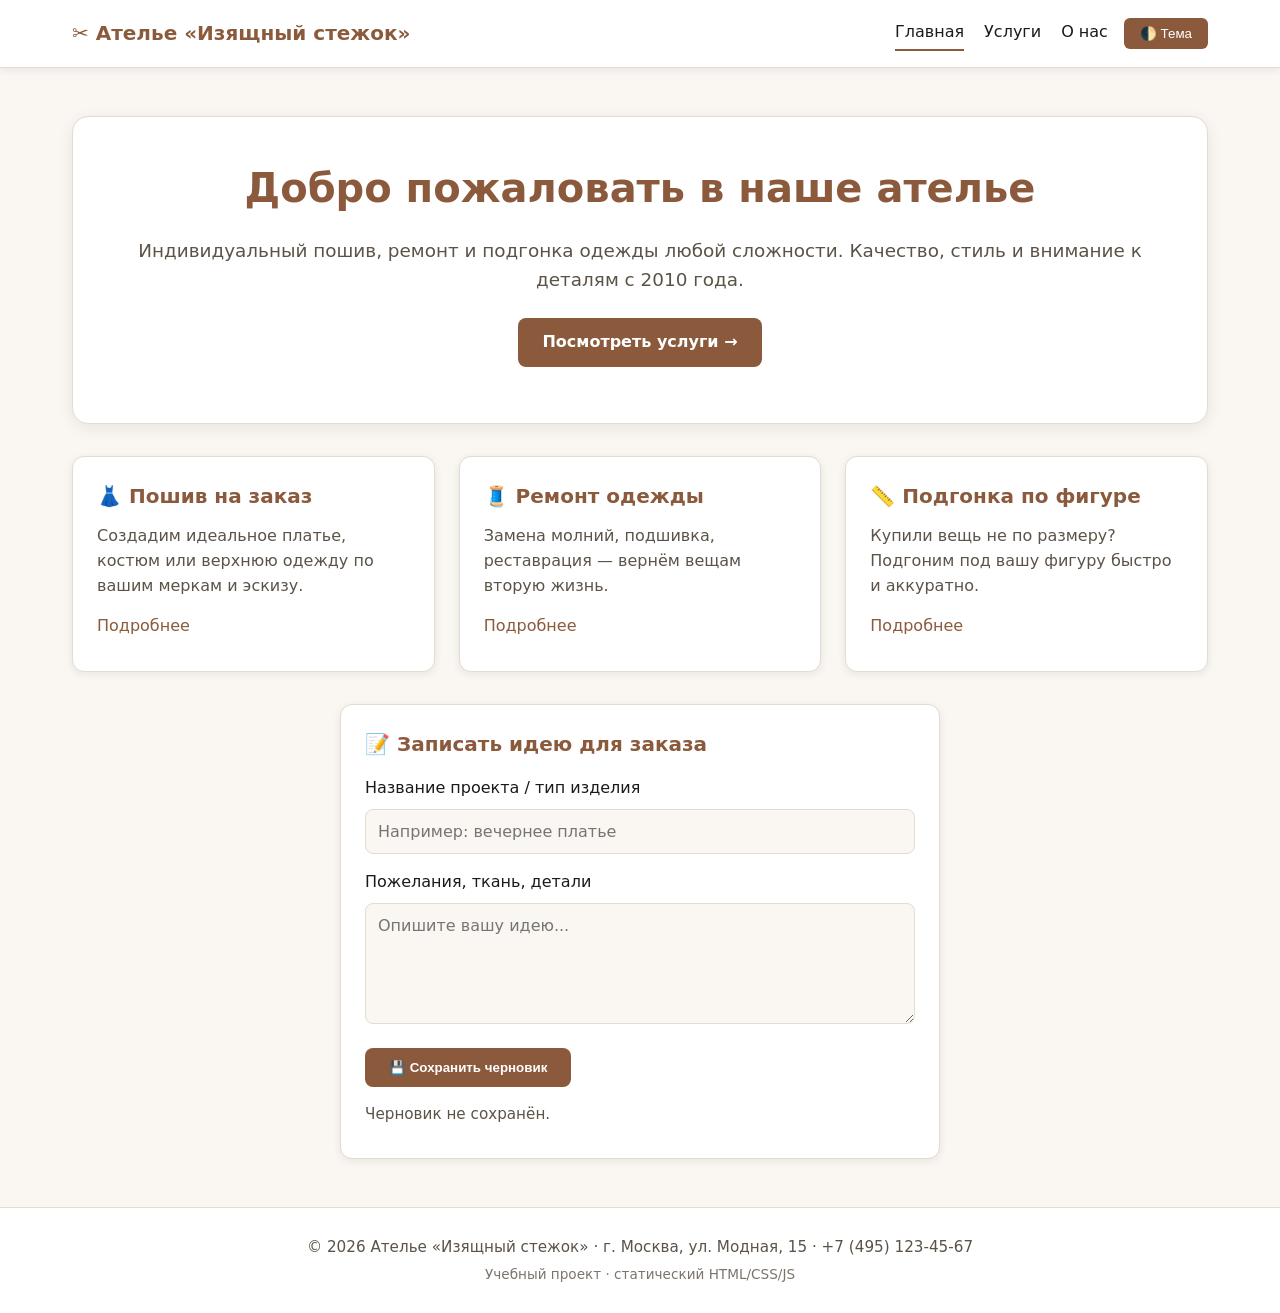
==== index.html @ 2a29479a "feat: Добавлены файлы ЛР1" ====
<!DOCTYPE html>
<html lang="ru">
  <head>
    <meta charset="UTF-8" />
    <meta name="viewport" content="width=device-width, initial-scale=1" />
    <title>Ателье «Изящный стежок» — главная</title>
    <link rel="stylesheet" href="css/styles.css" />
  </head>
  <body>
    <header class="site-header">
      <div class="site-header__inner">
        <div class="brand">✂️ Ателье «Изящный стежок»</div>
        <nav class="nav" aria-label="Основная навигация">
          <a href="index.html">Главная</a>
          <a href="services.html">Услуги</a>
          <a href="about.html">О нас</a>
        </nav>
        <div class="header-actions">
          <button type="button" class="theme-toggle" id="theme-toggle" aria-label="Переключить тему">
            🌓 Тема
          </button>
        </div>
      </div>
    </header>

    <main>
      <section class="hero">
        <h1>Добро пожаловать в наше ателье</h1>
        <p class="lead">
          Индивидуальный пошив, ремонт и подгонка одежды любой сложности. 
          Качество, стиль и внимание к деталям с 2010 года.
        </p>
        <p><a href="services.html" class="btn">Посмотреть услуги →</a></p>
      </section>

      <div class="card-grid">
        <article class="card">
          <h2>👗 Пошив на заказ</h2>
          <p>Создадим идеальное платье, костюм или верхнюю одежду по вашим меркам и эскизу.</p>
          <p><a href="services.html#tailoring">Подробнее</a></p>
        </article>
        <article class="card">
          <h2>🧵 Ремонт одежды</h2>
          <p>Замена молний, подшивка, реставрация — вернём вещам вторую жизнь.</p>
          <p><a href="services.html#repair">Подробнее</a></p>
        </article>
        <article class="card">
          <h2>📏 Подгонка по фигуре</h2>
          <p>Купили вещь не по размеру? Подгоним под вашу фигуру быстро и аккуратно.</p>
          <p><a href="services.html#alterations">Подробнее</a></p>
        </article>
      </div>

      <section class="draft-section">
        <article class="card form-draft">
          <h2>📝 Записать идею для заказа</h2>
          <form id="draft-form" novalidate>
            <label for="draft-title">Название проекта / тип изделия</label>
            <input id="draft-title" name="title" type="text" autocomplete="off" maxlength="120" placeholder="Например: вечернее платье" />
            
            <label for="draft-body">Пожелания, ткань, детали</label>
            <textarea id="draft-body" name="body" rows="5" maxlength="4000" placeholder="Опишите вашу идею..."></textarea>
            
            <button type="submit">💾 Сохранить черновик</button>
            <p class="draft-status" id="draft-status" aria-live="polite"></p>
          </form>
        </article>
      </section>
    </main>

    <footer class="site-footer">
      <p>© 2026 Ателье «Изящный стежок» · г. Москва, ул. Модная, 15 · +7 (495) 123-45-67</p>
      <p class="footer-note">Учебный проект · статический HTML/CSS/JS</p>
    </footer>

    <script src="js/app.js" defer></script>
  </body>
</html>
---- css/styles.css ----
:root {
  --bg: #faf7f2;
  --surface: #ffffff;
  --text: #1a1a1a;
  --muted: #5c5348;
  --accent: #8b5a3c;
  --accent-soft: #c9a88a;
  --border: #e3dcd0;
  --shadow: rgba(26, 26, 26, 0.08);
  --success: #4a7c59;
}

[data-theme="dark"] {
  --bg: #141210;
  --surface: #1f1c18;
  --text: #f4efe8;
  --muted: #b8aa9a;
  --accent: #d4a574;
  --accent-soft: #8f6b4a;
  --border: #3a342c;
  --shadow: rgba(0, 0, 0, 0.35);
  --success: #6fb37a;
}

* {
  box-sizing: border-box;
}

body {
  margin: 0;
  font-family: "Segoe UI", system-ui, -apple-system, sans-serif;
  background: var(--bg);
  color: var(--text);
  line-height: 1.55;
  min-height: 100vh;
  display: flex;
  flex-direction: column;
  transition: background-color 0.3s, color 0.3s;
}

a {
  color: var(--accent);
  text-decoration: none;
  transition: color 0.2s;
}

a:hover {
  color: var(--accent-soft);
  text-decoration: underline;
}

/* ===== HEADER ===== */
.site-header {
  background: var(--surface);
  border-bottom: 1px solid var(--border);
  position: sticky;
  top: 0;
  z-index: 100;
  box-shadow: 0 2px 8px var(--shadow);
}

.site-header__inner {
  max-width: 1200px;
  margin: 0 auto;
  padding: 1rem 1.25rem;
  display: flex;
  align-items: center;
  gap: 1rem;
  flex-wrap: wrap;
}

.brand {
  font-weight: 700;
  font-size: 1.25rem;
  color: var(--accent);
  flex: 1;
  min-width: 200px;
}

.nav {
  display: flex;
  gap: 1.25rem;
  flex-wrap: wrap;
}

.nav a {
  color: var(--text);
  font-weight: 500;
  padding: 0.25rem 0;
  border-bottom: 2px solid transparent;
}

.nav a:hover,
.nav a[aria-current="page"] {
  border-bottom-color: var(--accent);
  text-decoration: none;
}

.header-actions .theme-toggle {
  background: var(--accent);
  color: #fff;
  border: none;
  padding: 0.5rem 1rem;
  border-radius: 6px;
  cursor: pointer;
  font-weight: 500;
  transition: background 0.2s;
}

.header-actions .theme-toggle:hover {
  background: var(--accent-soft);
}

/* ===== MAIN CONTENT ===== */
main {
  flex: 1;
  max-width: 1200px;
  margin: 0 auto;
  padding: 2rem 1.25rem;
  width: 100%;
}

.hero {
  background: var(--surface);
  border: 1px solid var(--border);
  border-radius: 16px;
  padding: 2.5rem;
  margin-bottom: 2rem;
  text-align: center;
  box-shadow: 0 4px 16px var(--shadow);
}

.hero h1 {
  margin: 0 0 1rem;
  font-size: 2rem;
  color: var(--accent);
}

.hero .lead {
  font-size: 1.15rem;
  color: var(--muted);
  margin-bottom: 1.5rem;
}

.btn {
  display: inline-block;
  background: var(--accent);
  color: #fff;
  padding: 0.75rem 1.5rem;
  border-radius: 8px;
  font-weight: 600;
  text-decoration: none;
  transition: background 0.2s;
}

.btn:hover {
  background: var(--accent-soft);
  text-decoration: none;
}

/* ===== CARD GRID ===== */
.card-grid {
  display: grid;
  gap: 1.5rem;
  margin-bottom: 2rem;
}

.card {
  background: var(--surface);
  border: 1px solid var(--border);
  border-radius: 12px;
  padding: 1.5rem;
  box-shadow: 0 2px 8px var(--shadow);
}

.card h2 {
  margin: 0 0 0.75rem;
  font-size: 1.25rem;
  color: var(--accent);
}

.card p {
  margin: 0.5rem 0;
  color: var(--muted);
}

.card p:last-child {
  margin-top: 1rem;
}

/* ===== SERVICES PAGE ===== */
.page-header {
  text-align: center;
  margin-bottom: 2rem;
}

.page-header h1 {
  margin: 0 0 0.5rem;
  font-size: 1.75rem;
  color: var(--accent);
}

.service-card {
  background: var(--surface);
  border: 1px solid var(--border);
  border-radius: 12px;
  padding: 1.5rem;
  margin-bottom: 1.5rem;
  box-shadow: 0 2px 8px var(--shadow);
}

.service-card h2 {
  margin: 0 0 1rem;
  color: var(--accent);
}

.service-card ul {
  margin: 0 0 1rem;
  padding-left: 1.5rem;
  color: var(--muted);
}

.service-card li {
  margin: 0.35rem 0;
}

.service-note {
  font-size: 0.9rem;
  color: var(--muted);
  font-style: italic;
  margin: 0;
}

.cta-section {
  text-align: center;
  background: var(--surface);
  border: 1px solid var(--border);
  border-radius: 12px;
  padding: 2rem;
  margin-top: 2rem;
}

.cta-section h3 {
  margin: 0 0 0.5rem;
  color: var(--accent);
}

/* ===== ABOUT PAGE ===== */
.about-card {
  background: var(--surface);
  border: 1px solid var(--border);
  border-radius: 12px;
  padding: 1.5rem;
  margin-bottom: 1.5rem;
}

.about-card h2 {
  margin: 0 0 1rem;
  color: var(--accent);
}

.features-list {
  list-style: none;
  padding: 0;
  margin: 0;
}

.features-list li {
  padding: 0.4rem 0;
  color: var(--muted);
}

address {
  font-style: normal;
  line-height: 1.8;
  color: var(--muted);
}

address a {
  color: var(--accent);
}

.map-note {
  margin-top: 1rem;
  font-size: 0.9rem;
  color: var(--muted);
  font-style: italic;
}

/* ===== DRAFT FORM ===== */
.form-draft {
  max-width: 600px;
  margin: 0 auto;
}

.form-draft label {
  display: block;
  margin: 1rem 0 0.5rem;
  font-weight: 500;
  color: var(--text);
}

.form-draft input,
.form-draft textarea {
  width: 100%;
  padding: 0.75rem;
  border: 1px solid var(--border);
  border-radius: 8px;
  background: var(--bg);
  color: var(--text);
  font-family: inherit;
  font-size: 1rem;
  transition: border-color 0.2s;
}

.form-draft input:focus,
.form-draft textarea:focus {
  outline: none;
  border-color: var(--accent);
}

.form-draft button {
  margin-top: 1rem;
  background: var(--accent);
  color: #fff;
  border: none;
  padding: 0.75rem 1.5rem;
  border-radius: 8px;
  font-weight: 600;
  cursor: pointer;
  transition: background 0.2s;
}

.form-draft button:hover {
  background: var(--accent-soft);
}

.draft-status {
  margin-top: 0.75rem;
  font-size: 0.95rem;
  color: var(--success);
  min-height: 1.2em;
}

/* ===== FOOTER ===== */
.site-footer {
  background: var(--surface);
  border-top: 1px solid var(--border);
  padding: 1.5rem 1.25rem;
  text-align: center;
  color: var(--muted);
  font-size: 0.95rem;
}

.site-footer p {
  margin: 0.25rem 0;
}

.footer-note {
  font-size: 0.85rem;
  opacity: 0.8;
}

/* ===== RESPONSIVE ===== */
@media (min-width: 640px) {
  .card-grid {
    grid-template-columns: repeat(2, 1fr);
  }
  
  .hero h1 {
    font-size: 2.5rem;
  }
}

@media (min-width: 1024px) {
  .card-grid {
    grid-template-columns: repeat(3, 1fr);
  }
  
  .site-header__inner {
    padding: 1rem 2rem;
  }
  
  main {
    padding: 3rem 2rem;
  }
}

/* ===== ORIENTATION ===== */
@media (orientation: landscape) and (max-height: 500px) {
  .hero {
    padding: 1.25rem;
    margin-bottom: 1rem;
  }
  
  .hero h1 {
    font-size: 1.5rem;
  }
  
  .hero .lead {
    font-size: 1rem;
  }
  
  .site-header__inner {
    padding: 0.5rem 1rem;
  }
  
  .nav {
    gap: 0.75rem;
  }
  
  .brand {
    font-size: 1.1rem;
  }
}

@media (orientation: portrait) {
  .hero {
    border-radius: 12px;
  }
  
  .nav {
    width: 100%;
    justify-content: flex-start;
    flex-wrap: wrap;
  }
  
  .card-grid {
    grid-template-columns: 1fr !important;
  }
  
  .form-draft {
    margin: 0;
  }
}

/* ===== ACCESSIBILITY ===== */
@media (prefers-reduced-motion: reduce) {
  * {
    transition: none !important;
    animation: none !important;
  }
}

:focus-visible {
  outline: 2px solid var(--accent);
  outline-offset: 2px;
}
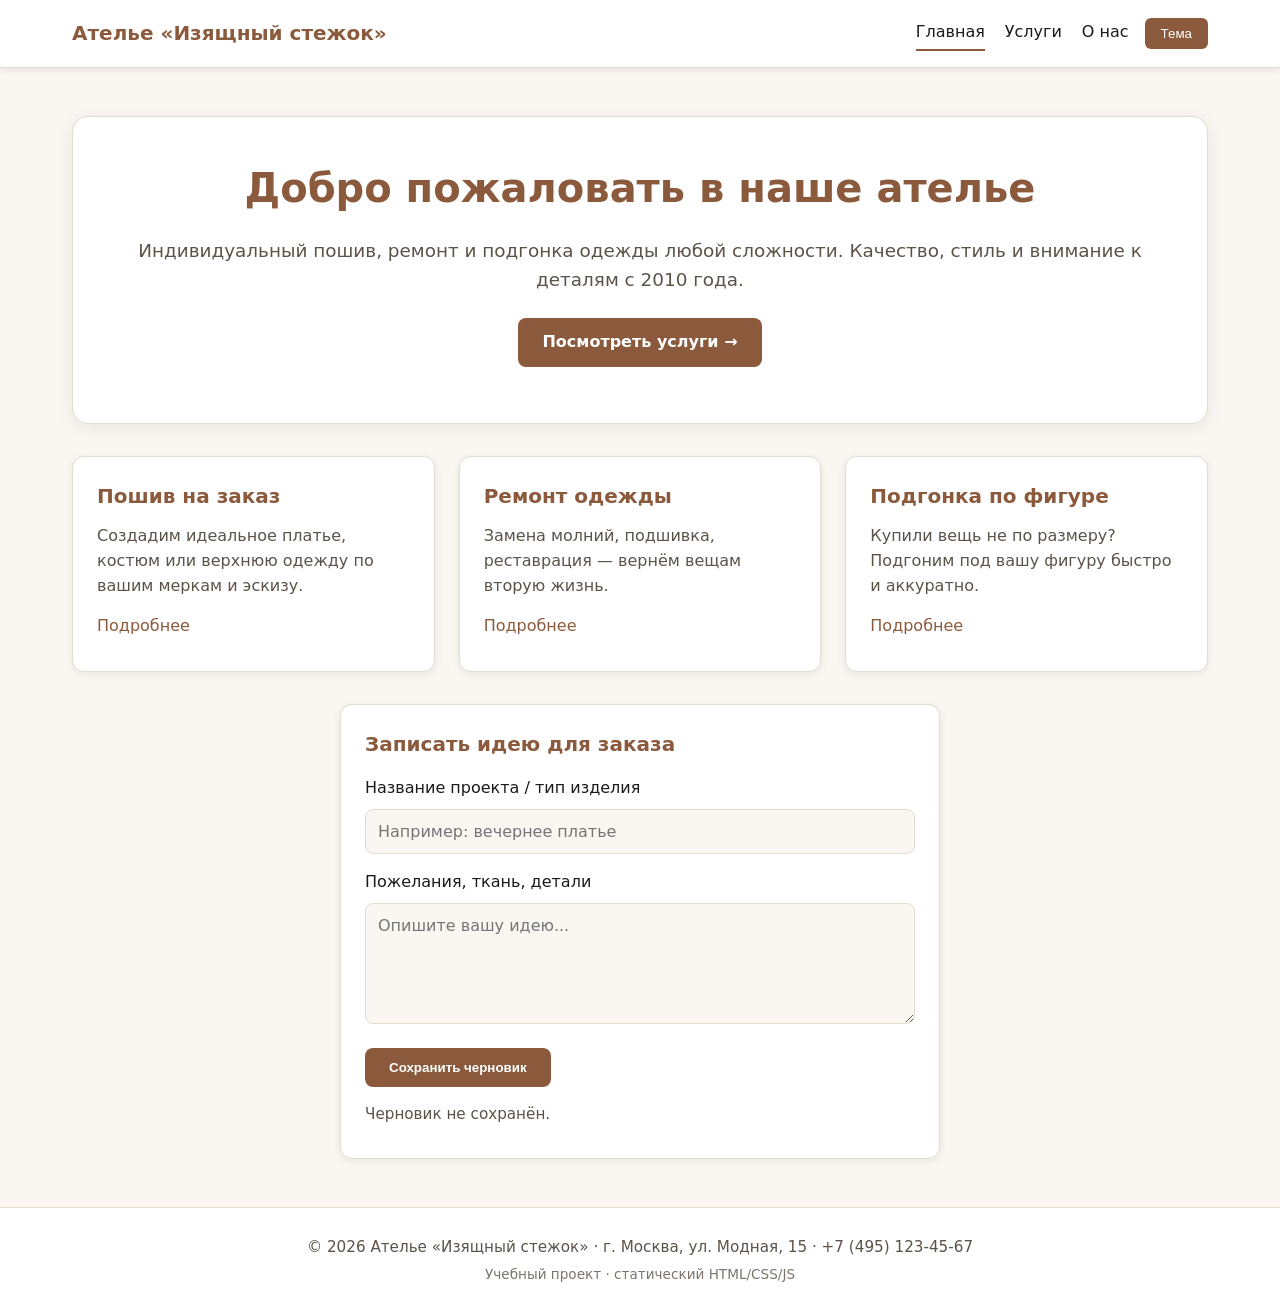
==== commit 10a887a8: "Обновление" ====
--- a/index.html
+++ b/index.html
@@ -9,7 +9,7 @@
   <body>
     <header class="site-header">
       <div class="site-header__inner">
-        <div class="brand">✂️ Ателье «Изящный стежок»</div>
+        <div class="brand">Ателье «Изящный стежок»</div>
         <nav class="nav" aria-label="Основная навигация">
           <a href="index.html">Главная</a>
           <a href="services.html">Услуги</a>
@@ -17,7 +17,7 @@
         </nav>
         <div class="header-actions">
           <button type="button" class="theme-toggle" id="theme-toggle" aria-label="Переключить тему">
-            🌓 Тема
+            Тема
           </button>
         </div>
       </div>
@@ -35,17 +35,17 @@
 
       <div class="card-grid">
         <article class="card">
-          <h2>👗 Пошив на заказ</h2>
+          <h2>Пошив на заказ</h2>
           <p>Создадим идеальное платье, костюм или верхнюю одежду по вашим меркам и эскизу.</p>
           <p><a href="services.html#tailoring">Подробнее</a></p>
         </article>
         <article class="card">
-          <h2>🧵 Ремонт одежды</h2>
+          <h2>Ремонт одежды</h2>
           <p>Замена молний, подшивка, реставрация — вернём вещам вторую жизнь.</p>
           <p><a href="services.html#repair">Подробнее</a></p>
         </article>
         <article class="card">
-          <h2>📏 Подгонка по фигуре</h2>
+          <h2>Подгонка по фигуре</h2>
           <p>Купили вещь не по размеру? Подгоним под вашу фигуру быстро и аккуратно.</p>
           <p><a href="services.html#alterations">Подробнее</a></p>
         </article>
@@ -53,7 +53,7 @@
 
       <section class="draft-section">
         <article class="card form-draft">
-          <h2>📝 Записать идею для заказа</h2>
+          <h2>Записать идею для заказа</h2>
           <form id="draft-form" novalidate>
             <label for="draft-title">Название проекта / тип изделия</label>
             <input id="draft-title" name="title" type="text" autocomplete="off" maxlength="120" placeholder="Например: вечернее платье" />
@@ -61,7 +61,7 @@
             <label for="draft-body">Пожелания, ткань, детали</label>
             <textarea id="draft-body" name="body" rows="5" maxlength="4000" placeholder="Опишите вашу идею..."></textarea>
             
-            <button type="submit">💾 Сохранить черновик</button>
+            <button type="submit">Сохранить черновик</button>
             <p class="draft-status" id="draft-status" aria-live="polite"></p>
           </form>
         </article>
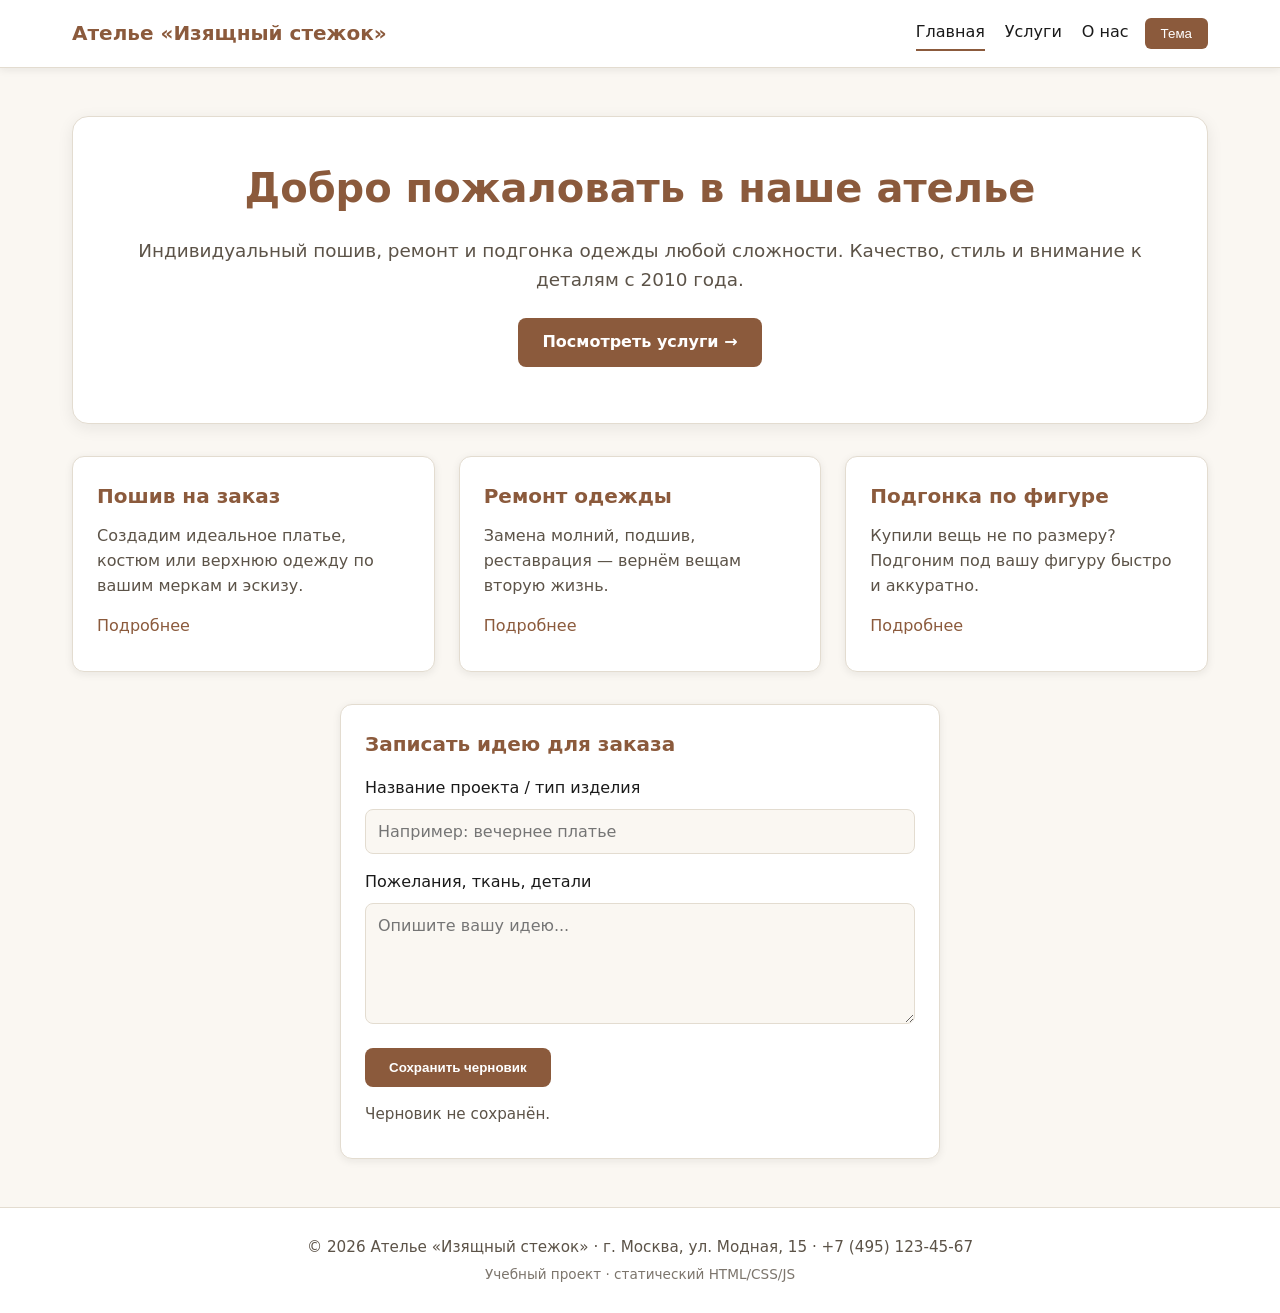
==== commit da1c7f3b: "Обновление" ====
--- a/index.html
+++ b/index.html
@@ -41,7 +41,7 @@
         </article>
         <article class="card">
           <h2>Ремонт одежды</h2>
-          <p>Замена молний, подшивка, реставрация — вернём вещам вторую жизнь.</p>
+          <p>Замена молний, подшив, реставрация — вернём вещам вторую жизнь.</p>
           <p><a href="services.html#repair">Подробнее</a></p>
         </article>
         <article class="card">
--- a/css/styles.css
+++ b/css/styles.css
@@ -49,7 +49,7 @@
   text-decoration: underline;
 }
 
-/* ===== HEADER ===== */
+
 .site-header {
   background: var(--surface);
   border-bottom: 1px solid var(--border);
@@ -111,7 +111,7 @@
   background: var(--accent-soft);
 }
 
-/* ===== MAIN CONTENT ===== */
+
 main {
   flex: 1;
   max-width: 1200px;
@@ -158,7 +158,7 @@
   text-decoration: none;
 }
 
-/* ===== CARD GRID ===== */
+
 .card-grid {
   display: grid;
   gap: 1.5rem;
@@ -188,7 +188,7 @@
   margin-top: 1rem;
 }
 
-/* ===== SERVICES PAGE ===== */
+
 .page-header {
   text-align: center;
   margin-bottom: 2rem;
@@ -245,7 +245,7 @@
   color: var(--accent);
 }
 
-/* ===== ABOUT PAGE ===== */
+
 .about-card {
   background: var(--surface);
   border: 1px solid var(--border);
@@ -287,7 +287,7 @@
   font-style: italic;
 }
 
-/* ===== DRAFT FORM ===== */
+
 .form-draft {
   max-width: 600px;
   margin: 0 auto;
@@ -342,7 +342,7 @@
   min-height: 1.2em;
 }
 
-/* ===== FOOTER ===== */
+
 .site-footer {
   background: var(--surface);
   border-top: 1px solid var(--border);
@@ -361,7 +361,7 @@
   opacity: 0.8;
 }
 
-/* ===== RESPONSIVE ===== */
+
 @media (min-width: 640px) {
   .card-grid {
     grid-template-columns: repeat(2, 1fr);
@@ -386,7 +386,7 @@
   }
 }
 
-/* ===== ORIENTATION ===== */
+
 @media (orientation: landscape) and (max-height: 500px) {
   .hero {
     padding: 1.25rem;
@@ -434,7 +434,7 @@
   }
 }
 
-/* ===== ACCESSIBILITY ===== */
+
 @media (prefers-reduced-motion: reduce) {
   * {
     transition: none !important;
